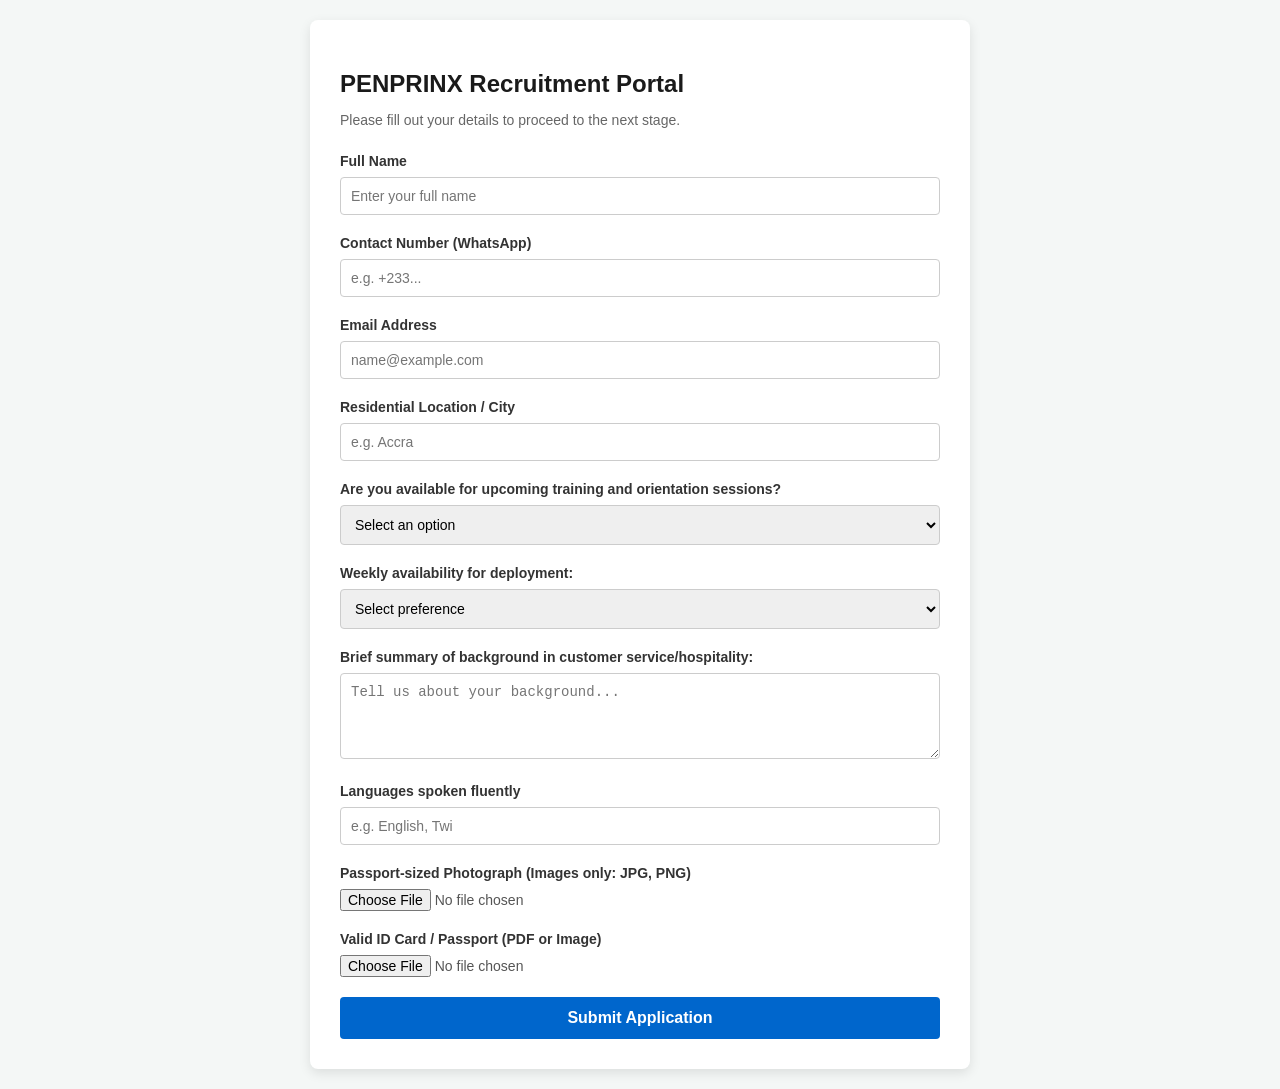
==== index.html @ 5634bf98 "Rename recruitment-form.html to index.html" ====
<!DOCTYPE html>
<html lang="en">
<head>
    <meta charset="UTF-8">
    <meta name="viewport" content="width=device-width, initial-scale=1.0">
    <title>PENPRINX Next-Stage Recruitment Form</title>
    <link rel="stylesheet" href="style.css">
</head>
<body>

    <div class="form-container">
        <h2>PENPRINX Recruitment Portal</h2>
        <p class="subtitle">Please fill out your details to proceed to the next stage.</p>

        <form id="recruitmentForm" action="https://formspree.io/f/YOUR_FORMSPREE_ENDPOINT" method="POST" enctype="multipart/form-data">
            
            <div class="form-group">
                <label for="fullName">Full Name</label>
                <input type="text" id="fullName" name="fullName" required placeholder="Enter your full name">
            </div>

            <div class="form-group">
                <label for="phone">Contact Number (WhatsApp)</label>
                <input type="tel" id="phone" name="phone" required placeholder="e.g. +233...">
            </div>

            <div class="form-group">
                <label for="email">Email Address</label>
                <input type="email" id="email" name="email" required placeholder="name@example.com">
                <span id="emailError" class="error-msg"></span>
            </div>

            <div class="form-group">
                <label for="location">Residential Location / City</label>
                <input type="text" id="location" name="location" required placeholder="e.g. Accra">
            </div>

            <div class="form-group">
                <label for="availability">Are you available for upcoming training and orientation sessions?</label>
                <select id="availability" name="availability" required>
                    <option value="">Select an option</option>
                    <option value="Yes">Yes</option>
                    <option value="No">No</option>
                </select>
            </div>

            <div class="form-group">
                <label for="schedule">Weekly availability for deployment:</label>
                <select id="schedule" name="schedule" required>
                    <option value="">Select preference</option>
                    <option value="Weekdays">Weekdays</option>
                    <option value="Weekends">Weekends</option>
                    <option value="Full-time">Full-time</option>
                </select>
            </div>

            <div class="form-group">
                <label for="experience">Brief summary of background in customer service/hospitality:</label>
                <textarea id="experience" name="experience" rows="4" placeholder="Tell us about your background..."></textarea>
            </div>

            <div class="form-group">
                <label for="languages">Languages spoken fluently</label>
                <input type="text" id="languages" name="languages" placeholder="e.g. English, Twi">
            </div>

            <div class="form-group">
                <label for="photo">Passport-sized Photograph (Images only: JPG, PNG)</label>
                <input type="file" id="photo" name="photo" accept="image/jpeg, image/png" required>
                <span id="photoError" class="error-msg"></span>
            </div>

            <div class="form-group">
                <label for="idCard">Valid ID Card / Passport (PDF or Image)</label>
                <input type="file" id="idCard" name="idCard" accept=".pdf, image/jpeg, image/png" required>
                <span id="idError" class="error-msg"></span>
            </div>

            <button type="submit" class="submit-btn">Submit Application</button>
        </form>
    </div>

    <script src="script.js"></script>
</body>
</html>
---- style.css ----
body {
    font-family: 'Segoe UI', Tahoma, Geneva, Verdana, sans-serif;
    background-color: #f4f7f6;
    margin: 0;
    padding: 20px;
    display: flex;
    justify-content: center;
    align-items: center;
}

.form-container {
    background: #ffffff;
    padding: 30px;
    border-radius: 8px;
    box-shadow: 0 4px 12px rgba(0, 0, 0, 0.1);
    width: 100%;
    max-width: 600px;
}

h2 {
    color: #1a1a1a;
    margin-bottom: 5px;
}

.subtitle {
    color: #666;
    font-size: 14px;
    margin-bottom: 25px;
}

.form-group {
    margin-bottom: 20px;
}

label {
    display: block;
    margin-bottom: 8px;
    font-weight: 600;
    color: #333;
    font-size: 14px;
}

input[type="text"],
input[type="tel"],
input[type="email"],
select,
textarea {
    width: 100%;
    padding: 10px;
    border: 1px solid #ccc;
    border-radius: 4px;
    font-size: 14px;
    box-sizing: border-box;
}

input:focus, select:focus, textarea:focus {
    border-color: #0066cc;
    outline: none;
}

input[type="file"] {
    font-size: 14px;
    color: #555;
}

.submit-btn {
    background-color: #0066cc;
    color: white;
    border: none;
    padding: 12px 20px;
    font-size: 16px;
    font-weight: 600;
    border-radius: 4px;
    cursor: pointer;
    width: 100%;
    transition: background-color 0.2s;
}

.submit-btn:hover {
    background-color: #004d99;
}

.error-msg {
    color: #d9534f;
    font-size: 12px;
    margin-top: 4px;
    display: block;
}
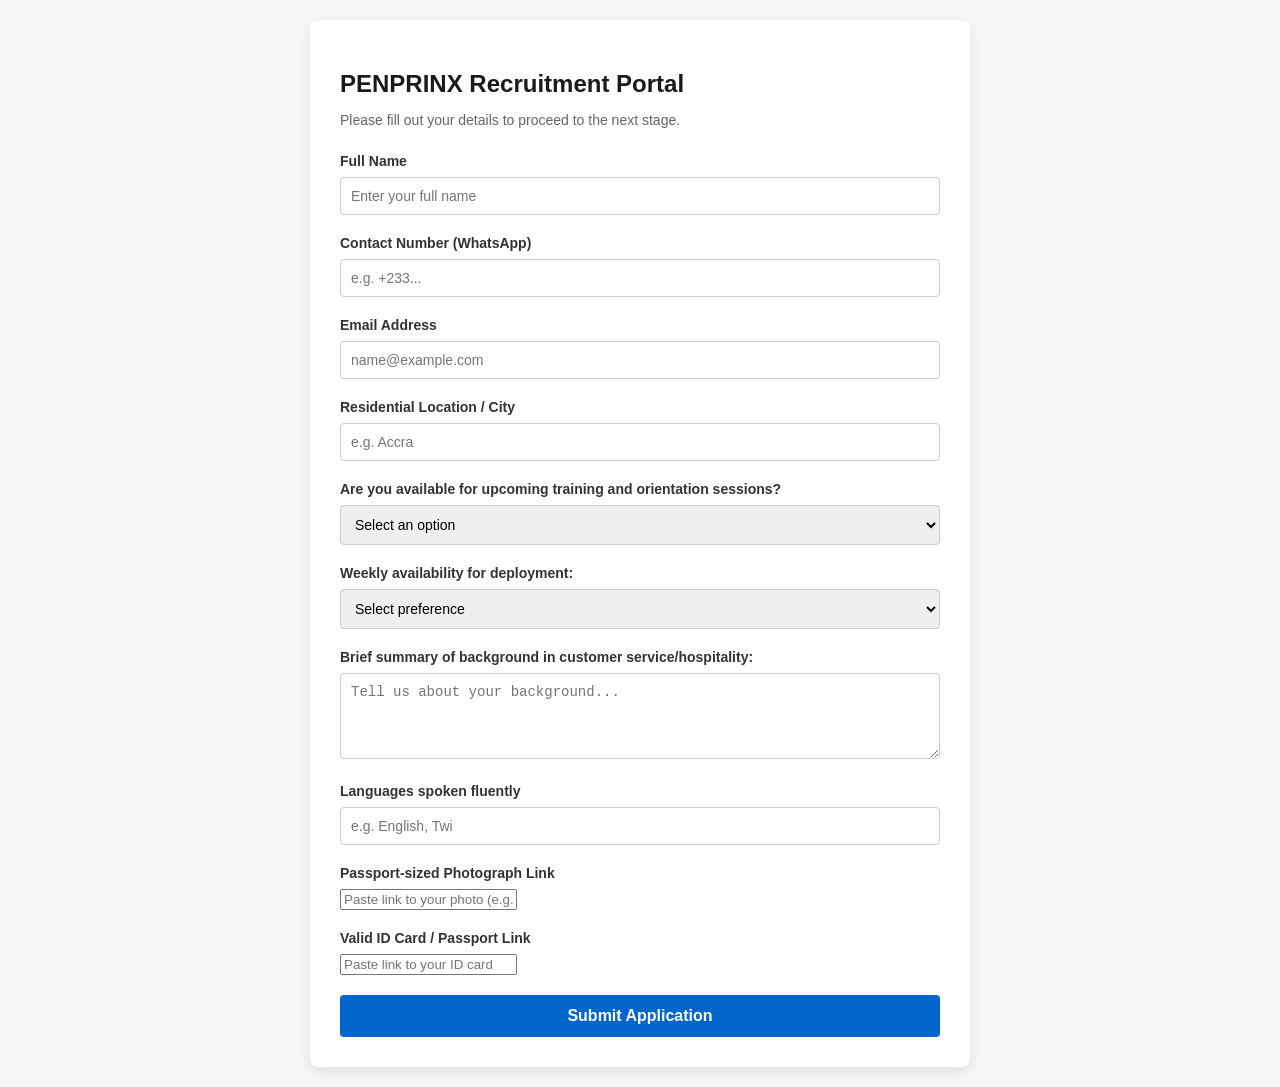
==== commit f276ad64: "Change photo and ID card inputs to URL fields Updated input fields for photo and ID card to accept U" ====
--- a/index.html
+++ b/index.html
@@ -12,8 +12,7 @@
         <h2>PENPRINX Recruitment Portal</h2>
         <p class="subtitle">Please fill out your details to proceed to the next stage.</p>
 
-        <form id="recruitmentForm" action="https://formspree.io/f/YOUR_FORMSPREE_ENDPOINT" method="POST" enctype="multipart/form-data">
-            
+        <form id="recruitmentForm" action="https://formspree.io/f/xnpqnqjv" method="POST">
             <div class="form-group">
                 <label for="fullName">Full Name</label>
                 <input type="text" id="fullName" name="fullName" required placeholder="Enter your full name">
@@ -65,16 +64,16 @@
             </div>
 
             <div class="form-group">
-                <label for="photo">Passport-sized Photograph (Images only: JPG, PNG)</label>
-                <input type="file" id="photo" name="photo" accept="image/jpeg, image/png" required>
-                <span id="photoError" class="error-msg"></span>
-            </div>
+            <label for="photo">Passport-sized Photograph Link</label>
+            <input type="url" id="photo" name="photo" placeholder="Paste link to your photo (e.g., Google Drive)" required>
+            <span id="photoError" class="error-msg"></span>
+        </div>
 
-            <div class="form-group">
-                <label for="idCard">Valid ID Card / Passport (PDF or Image)</label>
-                <input type="file" id="idCard" name="idCard" accept=".pdf, image/jpeg, image/png" required>
-                <span id="idError" class="error-msg"></span>
-            </div>
+        <div class="form-group">
+            <label for="idCard">Valid ID Card / Passport Link</label>
+            <input type="url" id="idCard" name="idCard" placeholder="Paste link to your ID card" required>
+            <span id="idError" class="error-msg"></span>
+        </div>
 
             <button type="submit" class="submit-btn">Submit Application</button>
         </form>
